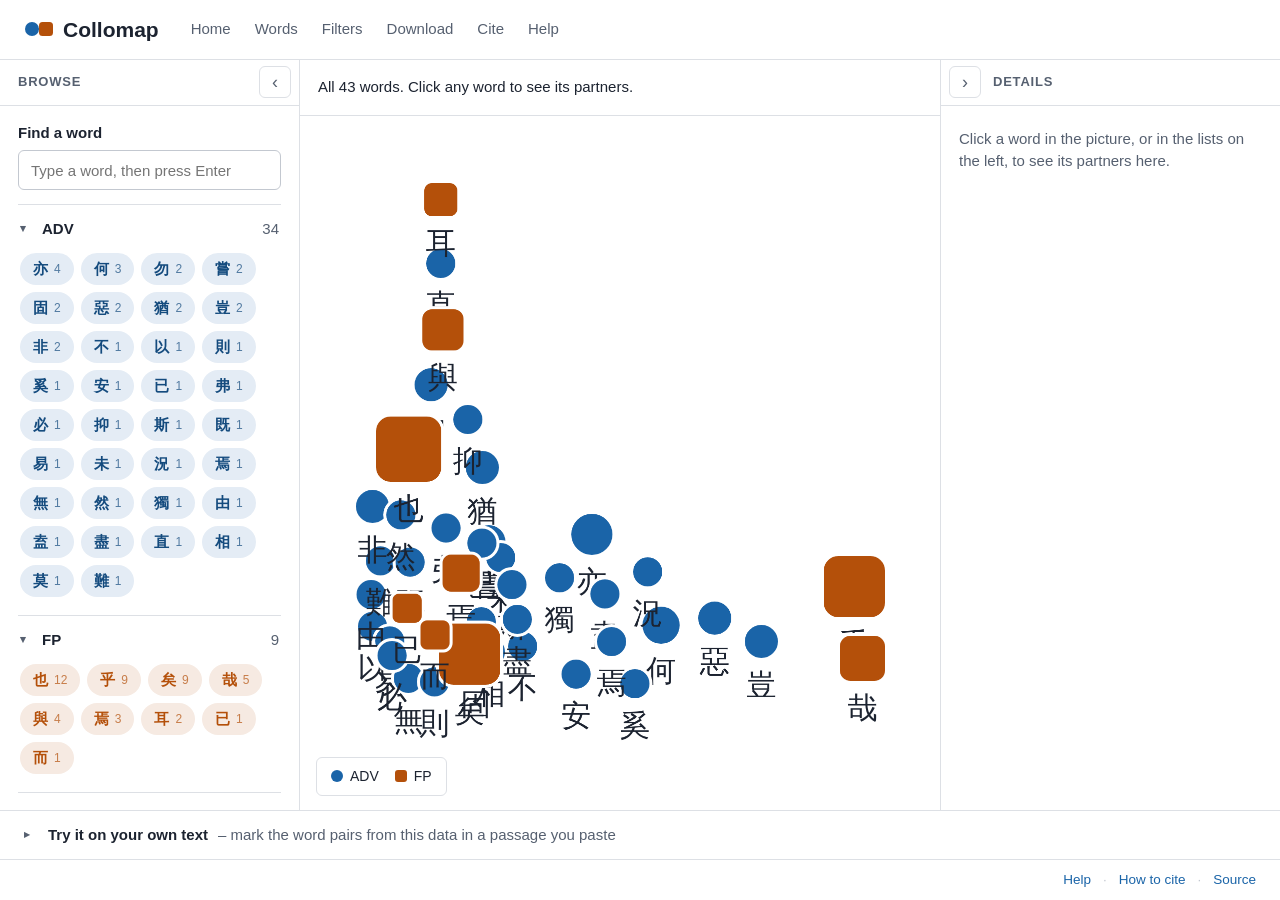
==== docs/exp1/index.html @ a15cf2a2 "initial site build" ====
<!DOCTYPE html>
<html lang="zh-Hant">
<head>
<meta charset="UTF-8">
<meta name="viewport" content="width=device-width, initial-scale=1.0">
<title>Collomap – Adverb – final particle collocations in Late Archaic Chinese</title>
<script src="lib/cytoscape.min.js"></script>
<script src="lib/papaparse.min.js"></script>
<link rel="stylesheet" href="style.css">
<link rel="stylesheet" href="custom.css">
</head>
<body class="no-data fixed">

<header class="site-header">
  <div class="header-inner">
    <a class="brand" href="#" id="brand-link" aria-label="Collomap home">
      <svg width="30" height="22" viewBox="0 0 30 22" aria-hidden="true"><line x1="9" y1="11" x2="21" y2="11" stroke="#9aa5b4" stroke-width="2"/><circle cx="8" cy="11" r="7" style="fill:var(--c1)"/><rect x="15" y="4" width="14" height="14" rx="3.5" style="fill:var(--c2)"/></svg>
      <span id="site-name">Collomap</span>
    </a>
    <nav class="nav-links" aria-label="Main">
      <a href="#" id="nav-home">Home</a>
      <a href="#" id="nav-words">Words</a>
      <a href="#" id="nav-filters">Filters</a>
      <a href="#" id="nav-download">Download</a>
      <a href="#" id="nav-cite">Cite</a>
      <a href="#" id="nav-help">Help</a>
    </nav>
    <div class="spacer"></div>
  </div>
</header>

<div class="notice" id="notice" role="alert" hidden><div class="notice-text" id="notice-text"></div><button class="notice-close" id="notice-close" type="button" aria-label="Dismiss">×</button></div>



<div class="layout" id="layout">
  <!-- LEFT: find words, word lists, filters, display options, data info -->
  <aside class="col left" id="left-pane" aria-label="Browse words">
    <div class="pane-head">
      <h2>Browse</h2>
      <button class="pane-toggle" id="left-pane-toggle" type="button" title="Hide this panel" aria-label="Hide this panel">‹</button>
    </div>
    <div class="col-inner" id="left-pane-inner">

      <div class="find-box">
        <label for="word-search">Find a word</label>
        <input type="search" id="word-search" placeholder="Type a word, then press Enter" autocomplete="off">
      </div>

      <div class="accordion" id="accordion-slot1">
        <button class="accordion-header" type="button" data-target="slot1-body" aria-expanded="true"><span class="chevron">▾</span><span id="slot1-title">First word</span><span class="count" id="slot1-count"></span></button>
        <div class="accordion-body" id="slot1-body"><div id="slot1-list" class="tag-list"></div></div>
      </div>

      <div class="accordion" id="accordion-slot2">
        <button class="accordion-header" type="button" data-target="slot2-body" aria-expanded="true"><span class="chevron">▾</span><span id="slot2-title">Second word</span><span class="count" id="slot2-count"></span></button>
        <div class="accordion-body" id="slot2-body"><div id="slot2-list" class="tag-list"></div></div>
      </div>

      <div class="accordion collapsed" id="accordion-filters">
        <button class="accordion-header" type="button" data-target="filters-body" aria-expanded="false"><span class="chevron">▾</span>Filters<span class="badge" id="filters-badge" hidden>0</span></button>
        <div class="accordion-body" id="filters-body"><div id="filter-panel"><p class="empty-note">Open some data to see filters.</p></div></div>
      </div>

      <div class="accordion collapsed" id="accordion-settings">
        <button class="accordion-header" type="button" data-target="settings-body" aria-expanded="false"><span class="chevron">▾</span>Display options</button>
        <div class="accordion-body" id="settings-body">
          <div class="control-row" id="label-row">
            <div class="control-label">What should the two groups of words be called?</div>
            <input class="text-input" id="label-slot1" type="text" aria-label="Name for the first group of words" placeholder="First word">
            <input class="text-input" id="label-slot2" type="text" aria-label="Name for the second group of words" placeholder="Second word">
            <p class="help-text" style="margin:0;">For example “Adverb” and “Final particle”. This only changes the labels you see.</p>
          </div>
          <div class="control-row">
            <div class="control-label">How are distances spread out?</div>
            <div class="segmented" id="scale-toggle">
              <button type="button" data-v="rank" class="active">Even steps</button>
              <button type="button" data-v="raw">True scale</button>
              <button type="button" data-v="log">Log scale</button>
            </div>
            <p class="help-text" id="scale-desc">Partners are spaced evenly, strongest first. Good for a tidy picture.</p>
          </div>
          <div class="control-row">
            <div class="control-label">Animate when the picture changes</div>
            <div class="segmented" id="animate-toggle">
              <button type="button" data-v="on" class="active">On</button>
              <button type="button" data-v="off">Off</button>
            </div>
            <div class="field-row">
              <span>Switch it off automatically above</span>
              <input type="number" id="animate-threshold" value="60" min="5" step="5" aria-label="Number of words above which animation switches off">
              <span>words</span>
            </div>
            <p class="help-text" id="animate-status"></p>
          </div>
        </div>
      </div>

      <div class="accordion collapsed" id="accordion-info">
        <button class="accordion-header" type="button" data-target="info-body" aria-expanded="false"><span class="chevron">▾</span>About this data</button>
        <div class="accordion-body" id="info-body">
          <div id="info-about" hidden></div>
          <div class="attr-row"><span class="k">Source</span><span class="v" id="info-name">–</span></div>
          <div class="attr-row"><span class="k">Word pairs</span><span class="v" id="info-pairs">–</span></div>
          <div class="attr-row"><span class="k" id="info-slot1-label">First word</span><span class="v" id="info-slot1-count">–</span></div>
          <div class="attr-row"><span class="k" id="info-slot2-label">Second word</span><span class="v" id="info-slot2-count">–</span></div>
          <div class="attr-row"><span class="k">Example sentences</span><span class="v" id="info-examples">–</span></div>
          <div class="section-label">Tags in this data</div>
          <div id="info-attrs"><p class="empty-note">Open some data to see details.</p></div>
        </div>
      </div>

    </div>
  </aside>

  <!-- CENTER: the picture -->
  <main class="col center" id="center">
    <div id="graph-wrap">
      <div class="graph-bar" id="graph-bar" role="status" aria-live="polite">
        <div class="msg" id="graph-bar-msg"></div>
        <div class="bar-controls">
        <div class="metric-wrap" id="metric-wrap" hidden>
          <span id="metric-label">Distance shows:</span>
          <div class="segmented" id="metric-toggle" role="group" aria-labelledby="metric-label">
            <button type="button" data-v="asym" class="active" title="One-way pull: how strongly one word points to the other (direction matters)">One-way pull</button>
            <button type="button" data-v="sym" title="Mutual strength: how tightly the two words are tied together, whichever way you read the pair">Mutual strength</button>
          </div>
        </div>
        <button class="btn small" id="graph-clear-filters" type="button" hidden>Clear filters</button>
        <button class="btn small" id="graph-back" type="button" hidden>← Back to all words</button>
        </div>
      </div>
      <div id="cy-holder">
        <div id="cy" aria-label="Picture of word pairs. Use the lists on the left to pick words with the keyboard."></div>
        <div class="legend" id="legend"></div>
      </div>
    </div>
  </main>

  <!-- RIGHT: about the chosen word -->
  <aside class="col right" id="right-pane" aria-label="Details">
    <div class="pane-head">
      <h2>Details</h2>
      <button class="pane-toggle" id="right-pane-toggle" type="button" title="Hide this panel" aria-label="Hide this panel">›</button>
    </div>
    <div class="col-inner" id="detail-panel"></div>
  </aside>
</div>

<section id="drawer" class="collapsed">
  <button id="drawer-head" type="button" aria-expanded="false"><span class="arrow" id="drawer-arrow">▸</span>Try it on your own text <span class="sub">– mark the word pairs from this data in a passage you paste</span></button>
  <div id="drawer-body">
    <div class="col-a">
      <label for="text-input" class="control-label" style="margin:0;">Paste a passage</label>
      <textarea id="text-input" placeholder="Paste or type some text here."></textarea>
      <div><button class="btn primary small" id="highlight-btn" type="button">Mark word pairs</button></div>
    </div>
    <div class="col-b">
      <div class="control-label" style="margin:0;">Result</div>
      <div id="highlight-output">Press “Mark word pairs” and the pairs found will be coloured here. Click a coloured word to jump to it.</div>
    </div>
  </div>
</section>

<footer class="site-footer">
  <span id="footer-license"></span>
  <span class="spacer"></span>
  <a href="#" id="footer-help-link">Help</a>
  <span class="footer-sep">·</span>
  <a href="#" id="footer-cite-link">How to cite</a>
  <span class="footer-sep" id="footer-source-sep" hidden>·</span>
  <a href="#" id="footer-source-link" target="_blank" rel="noopener" hidden>Source</a>
</footer>

<!-- Pair detail -->
<div id="pair-modal-backdrop" class="modal-backdrop" style="display:none;">
  <div class="modal" role="dialog" aria-modal="true" aria-label="Details for this word pair">
    <button id="pair-modal-close" class="modal-close" type="button" aria-label="Close">✕</button>
    <div id="pair-modal-body"></div>
  </div>
</div>

<!-- Cite -->
<div id="cite-modal-backdrop" class="modal-backdrop" style="display:none;">
  <div class="modal" style="max-width:600px;" role="dialog" aria-modal="true" aria-label="How to cite">
    <button id="cite-modal-close" class="modal-close" type="button" aria-label="Close">✕</button>
    <h2>How to cite</h2>
    <div class="cite-block" id="cite-block"></div>
    <p class="help-text" id="cite-note"></p>
    <button class="btn" id="cite-copy-btn" type="button">Copy citation</button>
  </div>
</div>

<!-- Help -->
<div id="help-modal-backdrop" class="modal-backdrop" style="display:none;">
  <div class="modal" role="dialog" aria-modal="true" aria-label="Help">
    <button id="help-modal-close" class="modal-close" type="button" aria-label="Close">✕</button>
    <h2>Help</h2>
    <div id="help-about" hidden></div>

    <h3>How to read the picture</h3>
    <ul>
      <li>Each <strong>word</strong> is a shape. Blue circles are the first word of a pair; orange squares are the second word. <span id="help-rename">(You can rename these groups under “Display options”.)</span></li>
      <li>At first you see <strong>all words</strong>. Words that have similar partners sit near each other.</li>
      <li><strong>Click a word</strong> and it moves to the middle, with its partners around it. The closer a partner, the stronger the link. Faint grey words on the outside are other words of the same group that share some of those partners.</li>
      <li><strong>Click a line</strong> to read example sentences for that pair (if the data has any).</li>
      <li>To go back, press <strong>“Back to all words”</strong> or click an empty spot in the picture.</li>
    </ul>

    <h3>The two kinds of strength</h3>
    <ul>
      <li><strong>Mutual strength</strong> (technically “symmetric association”): how tightly the two words are tied together, whichever way round you read the pair. Higher means tighter.</li>
      <li><strong>One-way pull</strong> (technically “asymmetric association”): a direction-sensitive score for how strongly one word of the pair points to the other. If the data has a score for each direction, the picture uses the one for the word you are looking at (click a word of the first group and it is the pull of that word on its partners; click a word of the second group and it is the pull the other way). Exactly which measure was used depends on whoever prepared the data.</li>
    </ul>
    <p>Use the “Distance shows” buttons above the picture to choose which of the two decides how far each partner sits from the middle.</p>

  </div>
</div>


<script src="data.js"></script>
<script src="app.js"></script>
</body>
</html>
---- docs/exp1/style.css ----
:root{
  --bg: #ffffff;
  --subtle: #f5f6f8;
  --border: #dde0e5;
  --border-strong: #c3c8d0;
  --text: #1c2330;
  --muted: #566070;
  --accent: #1a64a8;      /* buttons, links, focus, active filters */
  --accent-dark: #14507f;
  --accent-dim: #e7f0f9;
  --orange: #b4500a;      /* warning-style links */
  --c1: #1a64a8; --c1-dark: #14507f; --c1-dim: #e7f0f9;   /* first group of words */
  --c2: #b4500a; --c2-dim: #fcebdd;                        /* second group of words */
  --orange-dim: #fcebdd;
  --radius: 6px;
  --font: Helvetica, Arial, sans-serif;
  --left-w: 300px;
  --right-w: 340px;
}
* { box-sizing: border-box; }
[hidden] { display: none !important; }
html, body { height: 100%; margin: 0; }
body {
  background: var(--bg);
  color: var(--text);
  font-family: var(--font);
  font-size: 15px;
  line-height: 1.5;
  font-variant-numeric: tabular-nums;
  display: flex;
  flex-direction: column;
  height: 100vh;
  overflow: hidden;
}
button, input, textarea { font-family: inherit; font-size: inherit; color: inherit; }
:focus-visible { outline: 3px solid #86b7e3; outline-offset: 2px; }
a { color: var(--accent); }

/* ---------- header ---------- */
.site-header { flex-shrink: 0; background: var(--bg); border-bottom: 1px solid var(--border); }
.header-inner { display: flex; align-items: center; gap: 22px; padding: 10px 24px; flex-wrap: wrap; }
.brand { display: flex; align-items: center; gap: 9px; text-decoration: none; color: var(--text); font-weight: 700; font-size: 21px; }
.brand svg { display: block; }
.nav-links { display: flex; gap: 4px; align-items: center; flex-wrap: wrap; }
.nav-links a {
  font-size: 15px; font-weight: 500; color: var(--muted); text-decoration: none;
  padding: 8px 10px; border-radius: var(--radius);
}
.nav-links a:hover { background: var(--subtle); color: var(--text); }
.spacer { flex: 1; }

.btn {
  display: inline-flex; align-items: center; justify-content: center; gap: 6px;
  min-height: 40px; padding: 0 16px;
  font-size: 15px; font-weight: 600;
  background: #fff; color: var(--text);
  border: 1px solid var(--border-strong); border-radius: var(--radius);
  cursor: pointer; text-decoration: none;
}
.btn:hover { background: var(--subtle); border-color: #9aa3af; }
.btn.primary { background: var(--accent); border-color: var(--accent); color: #fff; }
.btn.primary:hover { background: var(--accent-dark); border-color: var(--accent-dark); }
.btn.small { min-height: 34px; padding: 0 12px; font-size: 14px; }
.btn.big { min-height: 50px; padding: 0 26px; font-size: 17px; }
.btn.quiet { border-color: transparent; background: transparent; color: var(--accent); font-weight: 500; }
.btn.quiet:hover { background: var(--accent-dim); }
input[type=file] { display: none; }

/* ---------- welcome ---------- */
.welcome { flex: 1; overflow-y: auto; padding: 56px 24px 40px; background: var(--subtle); }
.welcome-inner { max-width: 880px; margin: 0 auto; }
.welcome h1 { font-size: 38px; line-height: 1.15; margin: 0 0 16px; }
.welcome .lede { font-size: 19px; line-height: 1.55; color: #36404f; max-width: 720px; margin: 0 0 28px; }
.welcome-actions { display: flex; gap: 14px; flex-wrap: wrap; margin-bottom: 12px; }
.welcome .hint { color: var(--muted); margin: 0 0 40px; }
.steps { display: grid; grid-template-columns: repeat(3, 1fr); gap: 16px; list-style: none; padding: 0; margin: 0 0 32px; }
.steps li { background: #fff; border: 1px solid var(--border); border-radius: 8px; padding: 18px 20px; }
.steps .num {
  display: inline-flex; align-items: center; justify-content: center;
  width: 30px; height: 30px; border-radius: 50%; background: var(--accent-dim); color: var(--accent);
  font-weight: 700; margin-bottom: 8px;
}
.steps h3 { margin: 0 0 4px; font-size: 17px; }
.steps p { margin: 0; color: #36404f; }
.welcome .own-data { color: var(--muted); }

/* ---------- layout ---------- */
.layout {
  flex: 1; min-height: 0; display: grid;
  grid-template-columns: var(--left-w) 1fr var(--right-w);
  transition: grid-template-columns 0.22s ease;
}
/* before any data is loaded: just the welcome page, no empty panels */
body.no-data .layout, body.no-data #drawer { display: none; }
body:not(.no-data) #welcome { display: none; }
.col { position: relative; display: flex; flex-direction: column; min-width: 0; min-height: 0; background: var(--bg); }
.col.left { grid-column: 1; border-right: 1px solid var(--border); }
.col.center { grid-column: 2; background: var(--subtle); }
.col.right { grid-column: 3; border-left: 1px solid var(--border); }
.pane-head {
  flex-shrink: 0; height: 46px; display: flex; align-items: center; justify-content: space-between;
  padding: 0 8px 0 18px; border-bottom: 1px solid var(--border);
}
.pane-head h2 { margin: 0; font-size: 13px; letter-spacing: 0.06em; text-transform: uppercase; color: var(--muted); }
.col.right .pane-head { justify-content: flex-start; gap: 12px; padding: 0 18px 0 8px; }
.col.right .pane-toggle { order: -1; }
.col-inner { flex: 1; min-height: 0; overflow-y: auto; padding: 16px 18px 24px; }
.col.collapsed .col-inner, .col.collapsed .pane-head h2 { display: none; }
.col.collapsed .pane-head { padding: 0; justify-content: center; }
.pane-toggle {
  width: 32px; height: 32px; display: flex; align-items: center; justify-content: center;
  border-radius: var(--radius); border: 1px solid var(--border); background: #fff;
  color: var(--muted); cursor: pointer; font-size: 18px; line-height: 1; padding: 0;
}
.pane-toggle:hover { border-color: var(--accent); color: var(--accent); }

/* ---------- search box ---------- */
.find-box { margin-bottom: 14px; }
.find-box label { display: block; font-weight: 700; margin-bottom: 6px; }
.find-box input {
  width: 100%; height: 40px; padding: 0 12px; background: #fff;
  border: 1px solid var(--border-strong); border-radius: var(--radius);
}
.find-box input:focus { border-color: var(--accent); outline: none; box-shadow: 0 0 0 3px #cfe3f6; }
.find-hint { color: var(--muted); font-size: 13px; margin-top: 4px; }

/* ---------- accordions ---------- */
.accordion { border-top: 1px solid var(--border); }
.accordion:last-child { border-bottom: 1px solid var(--border); }
.accordion-header {
  display: flex; align-items: center; gap: 8px; width: 100%; min-height: 46px;
  background: none; border: none; cursor: pointer; padding: 6px 2px; margin: 0;
  font-size: 15px; font-weight: 700; color: var(--text); text-align: left;
}
.accordion-header:hover { color: var(--accent); }
.accordion-header .chevron { color: var(--muted); font-size: 11px; transition: transform 0.15s ease; width: 14px; }
.accordion.collapsed .accordion-header .chevron { transform: rotate(-90deg); }
.accordion-header .count { margin-left: auto; font-weight: 400; color: var(--muted); }
.badge {
  display: inline-flex; align-items: center; justify-content: center; min-width: 22px; height: 22px; padding: 0 6px;
  border-radius: 11px; background: var(--accent); color: #fff; font-size: 12px; font-weight: 700; margin-left: auto;
}
.accordion-body { padding: 2px 2px 18px; }
.accordion.collapsed .accordion-body { display: none; }

.panel-title { font-size: 17px; font-weight: 700; margin: 0 0 10px; }
.section-label { font-size: 13px; font-weight: 700; color: var(--muted); text-transform: uppercase; letter-spacing: 0.05em; margin: 20px 0 8px; }
.empty-note { color: var(--muted); font-size: 14px; margin: 6px 0; }
.help-text { color: var(--muted); font-size: 14px; margin: 6px 0 12px; }

/* ---------- filters ---------- */
.filter-group { margin-bottom: 20px; }
.filter-group-label { font-weight: 700; margin-bottom: 8px; }
.filter-type { margin-bottom: 12px; }
.filter-type-name { font-size: 14px; color: var(--muted); margin-bottom: 5px; }
.filter-values { display: flex; flex-wrap: wrap; gap: 6px; }
.chip {
  font-size: 14px; padding: 5px 12px; min-height: 32px;
  border: 1px solid var(--border-strong); border-radius: 16px; cursor: pointer;
  background: #fff; color: var(--text); user-select: none;
}
.chip:hover { border-color: var(--accent); color: var(--accent); }
.chip.active { background: var(--accent); border-color: var(--accent); color: #fff; font-weight: 600; }

/* ---------- word tags ---------- */
.tag-list { display: flex; flex-wrap: wrap; gap: 7px; align-items: center; }
.word-tag {
  display: inline-flex; align-items: center; gap: 6px; min-height: 32px;
  font-size: 15px; font-weight: 600; padding: 3px 12px; border-radius: 16px; cursor: pointer;
  border: 1px solid transparent; white-space: nowrap;
}
.word-tag.slot1 { background: var(--c1-dim); color: var(--c1-dark); }
.word-tag.slot2 { background: var(--c2-dim); color: var(--c2); }
.word-tag:hover { border-color: currentColor; }
.word-tag .deg { font-size: 12px; font-weight: 400; opacity: 0.7; }
.word-tag.dimmed { opacity: 0.35; }
.word-tag.focal { border-color: currentColor; box-shadow: 0 0 0 1px currentColor inset; }
.word-more-btn {
  min-height: 32px; font-size: 14px; padding: 3px 12px; border-radius: 16px;
  border: 1px dashed var(--border-strong); color: var(--muted); background: #fff; cursor: pointer; white-space: nowrap;
}
.word-more-btn:hover { border-color: var(--accent); color: var(--accent); }

/* ---------- settings controls ---------- */
.control-row { margin-bottom: 20px; }
.control-label { font-weight: 700; margin-bottom: 6px; font-size: 14px; }
.segmented { display: flex; border: 1px solid var(--border-strong); border-radius: var(--radius); overflow: hidden; }
.segmented button {
  flex: 1; background: #fff; color: var(--text); border: none; min-height: 36px;
  font-size: 14px; font-weight: 500; padding: 4px 8px; cursor: pointer;
}
.segmented button:hover { background: var(--subtle); }
.segmented button + button { border-left: 1px solid var(--border-strong); }
.segmented button.active { background: var(--accent); color: #fff; font-weight: 700; }
.text-input {
  width: 100%; height: 38px; padding: 0 10px; background: #fff;
  border: 1px solid var(--border-strong); border-radius: var(--radius); margin-bottom: 8px;
}
.text-input:focus { border-color: var(--accent); outline: none; box-shadow: 0 0 0 3px #cfe3f6; }
#animate-threshold { width: 68px; height: 32px; padding: 0 6px; border: 1px solid var(--border-strong); border-radius: var(--radius); }
.field-row { display: flex; align-items: center; gap: 8px; margin-top: 8px; flex-wrap: wrap; font-size: 14px; }

.attr-row { display: flex; justify-content: space-between; gap: 12px; font-size: 14px; padding: 6px 0; border-bottom: 1px solid var(--border); }
.attr-row .k { color: var(--muted); flex-shrink: 0; }
.attr-row .v { text-align: right; }

/* ---------- graph area ---------- */
#graph-wrap { flex: 1; min-height: 0; display: flex; flex-direction: column; }
.graph-bar {
  flex-shrink: 0; display: flex; align-items: center; gap: 14px; flex-wrap: wrap;
  padding: 10px 18px; background: #fff; border-bottom: 1px solid var(--border); min-height: 56px;
}
.graph-bar .msg { flex: 1 1 340px; }
.bar-controls { display: flex; align-items: center; gap: 10px 14px; flex-wrap: wrap; margin-left: auto; }
.graph-bar strong.slot1 { color: var(--c1); font-size: 18px; }
.graph-bar strong.slot2 { color: var(--c2); font-size: 18px; }
.metric-wrap { display: flex; align-items: center; gap: 8px; font-size: 14px; color: var(--muted); }
.metric-wrap .segmented { min-width: 250px; }
#cy-holder { position: relative; flex: 1; min-height: 0; background: #fff; }
#cy { position: absolute; inset: 0; }
.legend {
  position: absolute; bottom: 14px; left: 16px; display: flex; gap: 16px; flex-wrap: wrap; max-width: calc(100% - 32px);
  font-size: 14px; color: var(--text);
  background: rgba(255,255,255,0.94); padding: 8px 14px; border-radius: var(--radius); border: 1px solid var(--border);
}
.legend .item { display: flex; align-items: center; gap: 7px; }
.swatch { display: inline-block; width: 12px; height: 12px; }
.swatch.circle { border-radius: 50%; }
.swatch.square { border-radius: 3px; }
.swatch.blue { background: var(--c1); }
.swatch.orange { background: var(--c2); }
.swatch.grey { background: #aab4c0; }

.notice {
  flex-shrink: 0; display: flex; align-items: flex-start; gap: 12px;
  padding: 11px 24px; border-bottom: 1px solid #9cc2e5; background: #eef6fd; color: #12395c;
}
.notice.warn { border-bottom-color: #e2b878; background: #fff6e6; color: #5a3a05; }
.notice.error { border-bottom-color: #e29a9a; background: #fdeeee; color: #6b1a1a; }
.notice-text { flex: 1; }
.notice-close { background: none; border: none; font-size: 20px; line-height: 1; cursor: pointer; padding: 0 4px; color: inherit; }

/* ---------- details pane ---------- */
.detail-word { font-weight: 700; font-size: 28px; line-height: 1.2; margin: 0 0 4px; }
.detail-slot { display: flex; align-items: center; gap: 8px; margin: 0 0 6px; color: var(--muted); }
.detail-slot.slot1 .swatch { background: var(--c1); }
.detail-slot.slot2 .swatch { background: var(--c2); border-radius: 3px; }
.collocate-table { width: 100%; border-collapse: collapse; font-size: 14px; }
.collocate-table th {
  text-align: left; font-size: 13px; font-weight: 700; color: var(--muted); white-space: nowrap;
  padding: 8px 6px; border-bottom: 2px solid var(--border); background: var(--subtle);
}
.collocate-table th.sortable { cursor: pointer; user-select: none; }
.collocate-table th.sortable:hover { color: var(--accent); }
.collocate-table td { padding: 8px 6px; border-bottom: 1px solid var(--border); vertical-align: middle; }
.collocate-table td.word { font-size: 16px; font-weight: 600; cursor: pointer; }
.collocate-table tbody tr:nth-child(even) td { background: #fafbfc; }
.collocate-table tbody tr:hover td { background: var(--accent-dim); }
.collocate-table td.num { text-align: right; color: var(--muted); }
.collocate-table th.num { text-align: right; }
.pair-view-btn { padding: 0 10px; min-height: 30px; }

/* ---------- bottom drawer ---------- */
#drawer { border-top: 1px solid var(--border); background: #fff; flex-shrink: 0; max-height: 46vh; display: flex; flex-direction: column; }
#drawer.collapsed #drawer-body { display: none; }
#drawer-head {
  display: flex; align-items: center; gap: 10px; padding: 0 24px; min-height: 48px; cursor: pointer;
  width: 100%; background: none; border: none; text-align: left; font-weight: 700; font-size: 15px;
}
#drawer-head:hover { color: var(--accent); }
#drawer-head .arrow { color: var(--muted); font-size: 11px; width: 14px; }
#drawer-head .sub { font-weight: 400; color: var(--muted); }
#drawer-body { padding: 0 24px 18px; display: flex; gap: 20px; overflow: auto; flex-wrap: wrap; }
#drawer-body .col-a, #drawer-body .col-b { flex: 1; min-width: 280px; display: flex; flex-direction: column; gap: 10px; }
#text-input {
  width: 100%; min-height: 110px; padding: 10px 12px; background: #fff; line-height: 1.7;
  border: 1px solid var(--border-strong); border-radius: var(--radius); resize: vertical;
}
#highlight-output {
  min-height: 110px; background: var(--subtle); border: 1px solid var(--border);
  padding: 10px 12px; border-radius: var(--radius); line-height: 1.8; overflow-y: auto; white-space: pre-wrap;
}
mark.hit1 { background: var(--c1-dim); color: var(--c1-dark); border-bottom: 2px solid var(--c1); cursor: pointer; padding: 0 2px; border-radius: 2px; }
mark.hit2 { background: var(--c2-dim); color: var(--c2); border-bottom: 2px solid var(--c2); cursor: pointer; padding: 0 2px; border-radius: 2px; }

::-webkit-scrollbar { width: 10px; height: 10px; }
::-webkit-scrollbar-thumb { background: #c9ced6; border-radius: 5px; border: 2px solid #fff; }
::-webkit-scrollbar-track { background: transparent; }

/* ---------- footer ---------- */
.site-footer {
  flex-shrink: 0; display: flex; align-items: center; gap: 12px; flex-wrap: wrap;
  padding: 10px 24px; font-size: 13.5px; color: var(--muted); background: #fff; border-top: 1px solid var(--border);
}
.site-footer a { color: var(--accent); text-decoration: none; }
.site-footer a:hover { text-decoration: underline; }
.footer-sep { color: var(--border-strong); }

/* ---------- modals ---------- */
.modal-backdrop {
  position: fixed; inset: 0; background: rgba(20,30,45,0.45);
  display: flex; align-items: center; justify-content: center; z-index: 200; padding: 24px;
}
.modal {
  position: relative; background: #fff; border-radius: 10px; max-width: 760px; width: 100%;
  max-height: 90vh; overflow-y: auto; box-shadow: 0 12px 40px rgba(20,30,45,0.3); padding: 30px 34px;
}
.modal h2 { margin: 0 0 12px; font-size: 24px; }
.modal h3 { margin: 26px 0 8px; font-size: 18px; }
.modal p, .modal li { line-height: 1.6; }
.modal-close {
  position: absolute; top: 14px; right: 14px; background: #fff; border: 1px solid var(--border-strong);
  border-radius: var(--radius); width: 36px; height: 36px; cursor: pointer; color: var(--muted); font-size: 16px;
}
.modal-close:hover { color: var(--text); border-color: var(--accent); }

.help-table { width: 100%; border-collapse: collapse; font-size: 14px; margin: 8px 0 12px; }
.help-table th { text-align: left; background: var(--subtle); padding: 7px 10px; border-bottom: 2px solid var(--border); }
.help-table td { padding: 7px 10px; border-bottom: 1px solid var(--border); vertical-align: top; }
.help-table code, .modal code { background: var(--subtle); padding: 1px 6px; border-radius: 4px; font-family: inherit; font-weight: 700; }
.btn-row { display: flex; gap: 10px; flex-wrap: wrap; margin: 10px 0; }

.cite-block {
  line-height: 1.6; background: var(--subtle); border: 1px solid var(--border); border-radius: var(--radius);
  padding: 14px 16px; margin: 12px 0; white-space: pre-wrap;
}

/* pair (collocation) detail */
.pair-title-row { display: flex; align-items: baseline; gap: 12px; margin-bottom: 4px; flex-wrap: wrap; padding-right: 40px; }
.pair-word { font-size: 32px; font-weight: 700; line-height: 1.2; }
.pair-word.slot1 { color: var(--c1); }
.pair-word.slot2 { color: var(--c2); }
.pair-plus { color: var(--muted); font-size: 24px; }
.pair-subtitle { color: var(--muted); margin-bottom: 18px; }
.pair-stats-row { display: flex; gap: 12px; margin-bottom: 18px; flex-wrap: wrap; }
.pair-stat-card { flex: 1; min-width: 220px; background: var(--subtle); border: 1px solid var(--border); border-radius: 8px; padding: 14px 16px; }
.pair-stat-label { font-weight: 700; }
.pair-stat-what { font-size: 13.5px; color: var(--muted); margin-bottom: 6px; }
.pair-stat-value { font-size: 28px; font-weight: 700; }
.pair-rank-note { font-size: 13.5px; color: var(--muted); margin-top: 4px; }
.pair-attrs { display: flex; flex-wrap: wrap; gap: 8px; }
.pair-attr-chip { font-size: 14px; padding: 4px 12px; border-radius: 16px; background: var(--accent-dim); color: var(--accent-dark); }
.pair-example { border: 1px solid var(--border); border-radius: 8px; padding: 14px 16px; margin-bottom: 12px; background: #fff; }
.pair-example-translation { font-size: 15px; color: #36404f; margin: 6px 0 10px; }
.pair-example-meta { display: flex; align-items: center; justify-content: space-between; flex-wrap: wrap; gap: 8px; font-size: 13.5px; color: var(--muted); }
.pair-example-link {
  font-size: 14px; font-weight: 600; color: var(--accent); text-decoration: none;
  border: 1px solid var(--accent); border-radius: var(--radius); padding: 5px 12px;
}
.pair-example-link:hover { background: var(--accent-dim); }
.pair-example-link.fallback { color: var(--orange); border-color: var(--orange); }
.pair-example-link.fallback:hover { background: var(--orange-dim); }

.kwic-line { font-size: 19px; line-height: 1.8; word-break: break-word; }
.kwic-anchor1, .kwic-anchor2 { font-weight: 700; border-radius: 3px; padding: 0 3px; }
.kwic-anchor1 { color: var(--c1-dark); background: var(--c1-dim); }
.kwic-anchor2 { color: var(--c2); background: var(--c2-dim); }
.kwic-gap { color: var(--muted); cursor: pointer; }
.kwic-gap.kwic-gap-expanded { color: var(--text); }
.kwic-gap-toggle {
  font-size: 13px; color: var(--muted); background: var(--subtle); border: 1px dashed var(--border-strong);
  border-radius: 4px; padding: 1px 8px; margin: 0 3px; white-space: nowrap;
}
.kwic-gap:hover .kwic-gap-toggle { border-color: var(--accent); color: var(--accent); }

/* drag-and-drop overlay */
#drop-overlay {
  position: fixed; inset: 0; z-index: 300; display: flex; align-items: center; justify-content: center;
  background: rgba(26,100,168,0.14); border: 4px dashed var(--accent); pointer-events: none;
}
#drop-overlay div { background: #fff; padding: 22px 34px; border-radius: 10px; font-size: 20px; font-weight: 700; color: var(--accent-dark); box-shadow: 0 8px 30px rgba(20,30,45,0.2); }

/* ---------- smaller screens: stack everything ---------- */
@media (max-width: 960px) {
  body { height: auto; min-height: 100vh; overflow: auto; }
  .layout { display: flex; flex-direction: column; flex: none; }
  .col { flex: none; min-height: auto; }
  .col.center { order: 1; }
  .col.left { order: 2; border-right: none; border-top: 1px solid var(--border); }
  .col.right { order: 3; border-left: none; border-top: 1px solid var(--border); }
  #graph-wrap { height: 72vh; min-height: 440px; }
  .col-inner { overflow: visible; }
  .pane-toggle { display: none; }
  .steps { grid-template-columns: 1fr; }
  .welcome h1 { font-size: 30px; }
  .header-inner { gap: 10px 16px; }
}
@media (prefers-reduced-motion: reduce) { * { transition: none !important; } }

/* ---------- fixed-data sites (built with build_site.py): no upload features ---------- */
body.fixed #header-open, body.fixed #header-sample, body.fixed #welcome, body.fixed #label-row,
body.fixed #help-own-section, body.fixed #help-rename { display: none !important; }
#help-about p { margin: 0 0 10px; }

/* ---------- words (data) can use their own font, e.g. for Chinese or Tibetan ---------- */
.word-tag, .detail-word, .pair-word, .kwic-line, .collocate-table td.word, .graph-bar strong,
#text-input, #highlight-output, .logo-words { font-family: var(--word-font, var(--font)); }
.kwic-line, #text-input, #highlight-output { line-height: var(--word-lh, 1.8); }
---- docs/exp1/custom.css ----
/* Generated by build_site.py from your settings file. */

:root {
  --font: Helvetica, Arial, sans-serif;
  --word-font: 'Noto Sans CJK TC', 'PingFang TC', 'Microsoft JhengHei', 'Source Han Sans TC', sans-serif;
  --word-lh: 1.8;
  --c1: #1a64a8; --c1-dark: #144b7e; --c1-dim: #e4ecf5;
  --c2: #b4500a; --c2-dark: #873c08; --c2-dim: #f6eae2;
  --accent: #1a64a8; --accent-dark: #144b7e; --accent-dim: #e4ecf5;
}
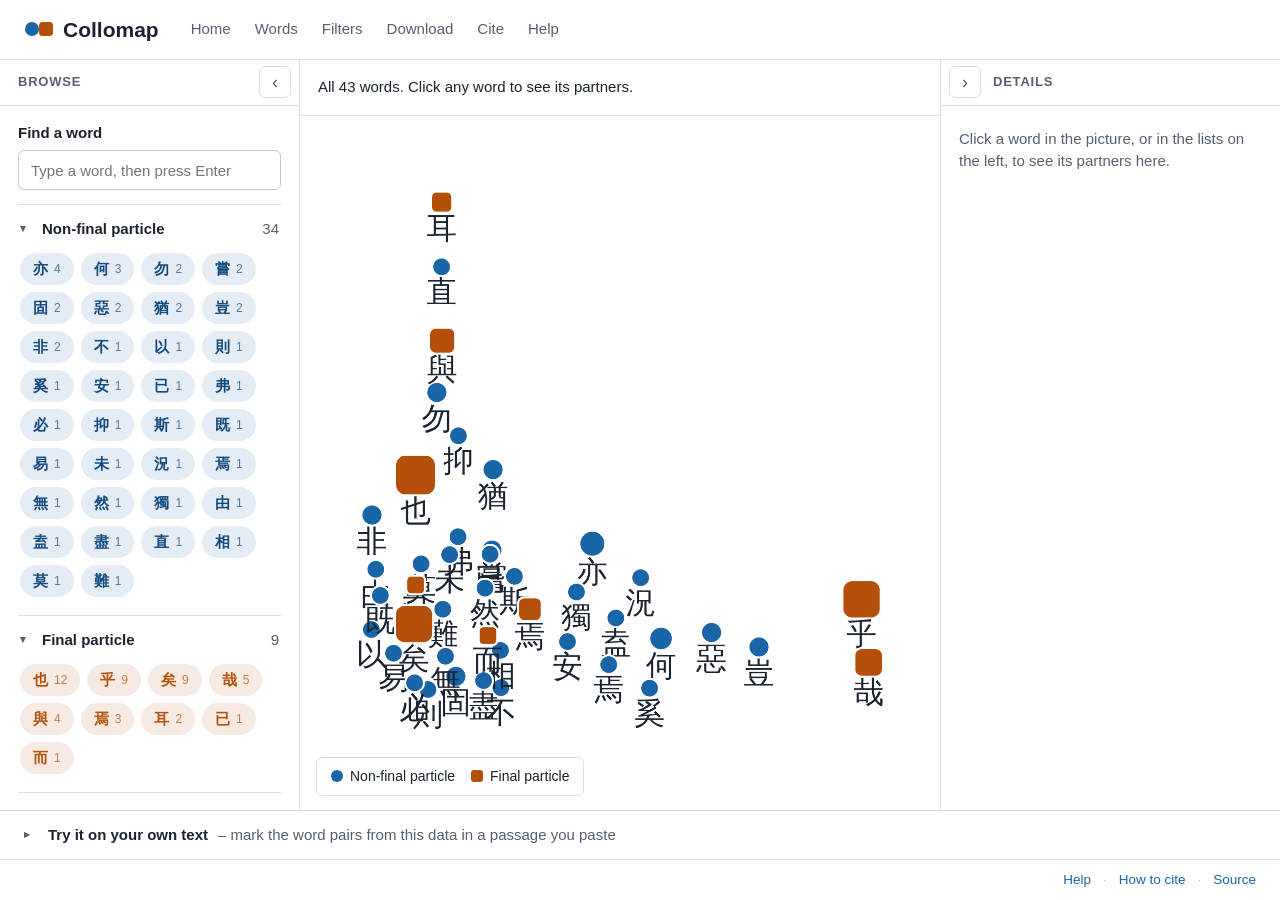
==== commit 5c251f30: "site improvements" ====
--- a/docs/exp1/index.html
+++ b/docs/exp1/index.html
@@ -3,7 +3,7 @@
 <head>
 <meta charset="UTF-8">
 <meta name="viewport" content="width=device-width, initial-scale=1.0">
-<title>Collomap – Adverb – final particle collocations in Late Archaic Chinese</title>
+<title>Collomap – Non-final particle-final particle frames in Late Archaic Chinese - Experiment 1</title>
 <script src="lib/cytoscape.min.js"></script>
 <script src="lib/papaparse.min.js"></script>
 <link rel="stylesheet" href="style.css">
--- a/docs/exp1/style.css
+++ b/docs/exp1/style.css
@@ -161,6 +161,7 @@
 }
 .chip:hover { border-color: var(--accent); color: var(--accent); }
 .chip.active { background: var(--accent); border-color: var(--accent); color: #fff; font-weight: 600; }
+.chip .count { margin-left: 6px; font-size: 12px; font-weight: 400; opacity: 0.7; }
 
 /* ---------- word tags ---------- */
 .tag-list { display: flex; flex-wrap: wrap; gap: 7px; align-items: center; }
@@ -254,7 +255,12 @@
 .collocate-table th.sortable:hover { color: var(--accent); }
 .collocate-table td { padding: 8px 6px; border-bottom: 1px solid var(--border); vertical-align: middle; }
 .collocate-table td.word { font-size: 16px; font-weight: 600; cursor: pointer; }
-.collocate-table tbody tr:nth-child(even) td { background: #fafbfc; }
+.collocate-table tbody tr.alt td { background: #fafbfc; }
+/* a partner's tags sit on their own line, attached to the partner's row */
+.collocate-table tr.has-tags td { border-bottom: none; padding-bottom: 2px; }
+.collocate-table tr.tag-row td { padding: 0 6px 8px; }
+.pair-tag-mini { display: inline-block; font-size: 12px; line-height: 1.5; padding: 0 8px; margin: 0 4px 4px 0; border-radius: 10px; background: var(--accent-dim); color: var(--accent-dark); }
+.pair-attr-chip .count { margin-left: 6px; font-size: 12px; opacity: 0.7; }
 .collocate-table tbody tr:hover td { background: var(--accent-dim); }
 .collocate-table td.num { text-align: right; color: var(--muted); }
 .collocate-table th.num { text-align: right; }
